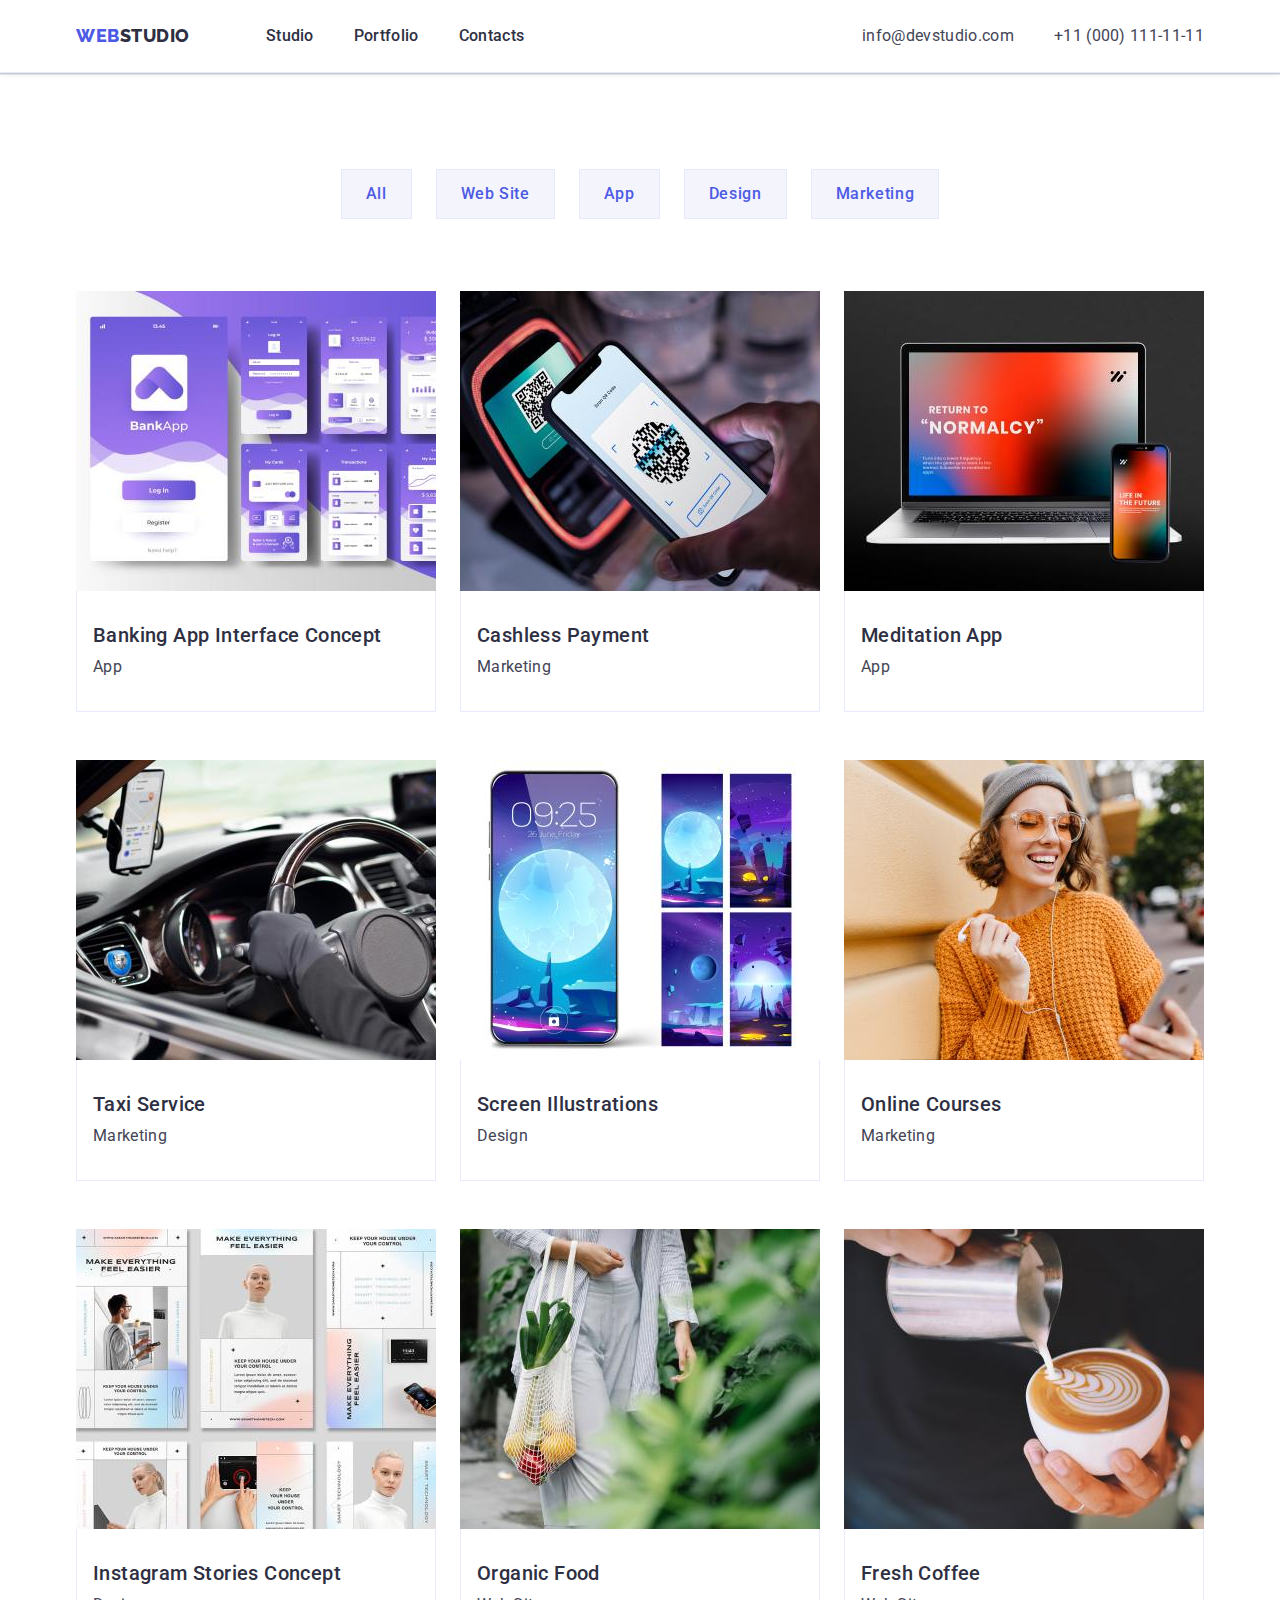
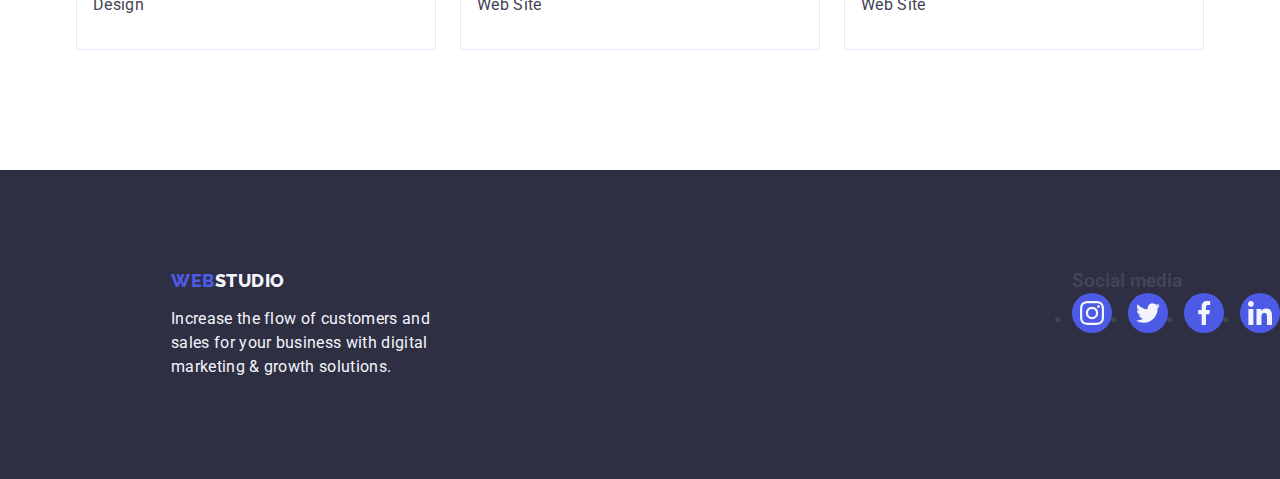
==== portfolio.html @ 96a96464 "Initial commit" ====
<!DOCTYPE html>
<html lang="en">
  <head>
    <meta charset="UTF-8" />
    <meta http-equiv="X-UA-Compatible" content="IE=edge" />
    <meta name="viewport" content="width=device-width, initial-scale=1.0" />
    <title>Portfolio</title>
    <link rel="preconnect" href="https://fonts.googleapis.com" />
    <link rel="preconnect" href="https://fonts.gstatic.com" crossorigin />
    <link
      href="https://fonts.googleapis.com/css2?family=Raleway:wght@800&family=Roboto:wght@400;500;700;900&display=swap"
      rel="stylesheet"
    />
    <link
      rel="stylesheet"
      href="https://cdnjs.cloudflare.com/ajax/libs/modern-normalize/1.0.0/modern-normalize.min.css"
    />
    <link rel="stylesheet" href="./css/styles.css" />
  </head>
  <body>
    <!-- Header -->
    <header class="header">
      <div class="header-container container">
        <nav class="header-nav">
          <a class="logo-link link" href="./index.html"
            >Web<span class="logo-header">Studio</span></a
          >
          <ul class="menu list">
            <li class="menu-item">
              <a class="link menu-link" href="./index.html"> Studio</a>
            </li>
            <li class="menu-item">
              <a class="link menu-link" href="./portfolio.html">Portfolio</a>
            </li>
            <li class="menu-item">
              <a class="link menu-link" href="">Contacts</a>
            </li>
          </ul>
        </nav>
        <address class="contacts">
          <ul class="contacts-list list">
            <li class="contacts-item">
              <a
                class="mail contacts-link link"
                href="mailto:info@devstudio.com"
                >info@devstudio.com</a
              >
            </li>
            <li class="contacts-item">
              <a class="contacts-link link" href="tel:+110001111111"
                >+11 (000) 111-11-11</a
              >
            </li>
          </ul>
        </address>
      </div>
    </header>
    <!-- Main content Portfolio-->
    <main>
      <section class="portfolio-section">
        <div class="portfolio-container container">
          <h1 class="hidden-title" hidden>Our projects</h1>

          <!-- FILTER BUTTONS -->
          <ul class="list btn-menu">
            <li class="btn-menu-item">
              <button class="btn-filter" type="button">All</button>
            </li>
            <li class="btn-menu-item">
              <button class="btn-filter" type="button">Web Site</button>
            </li>
            <li class="btn-menu-item">
              <button class="btn-filter" type="button">App</button>
            </li>
            <li class="btn-menu-item">
              <button class="btn-filter" type="button">Design</button>
            </li>
            <li class="btn-menu-item">
              <button class="btn-filter" type="button">Marketing</button>
            </li>
          </ul>
          <!-- PORTFOLIO MENU -->
          <ul class="list portfolio-menu">
            <li class="portfolio-menu-item">
              <a class="portfolio-menu-link link" href=""
                ><img
                  class="portfolio-menu-img"
                  src="./images/img-proj1.jpg"
                  alt="Bank App"
                  width="360"
                />
                <div class="portfolio-menu-container">
                  <h2 class="portfolio-menu-title title">
                    Banking App Interface Concept
                  </h2>
                  <p class="portfolio-menu-filter text">App</p>
                </div></a
              >
            </li>
            <li class="portfolio-menu-item">
              <a class="portfolio-menu-link link" href=""
                ><img
                  class="portfolio-menu-img"
                  src="./images/img-proj2.jpg"
                  alt="QR code"
                  width="360"
                />
                <div class="portfolio-menu-container">
                  <h2 class="portfolio-menu-title title">Cashless Payment</h2>
                  <p class="portfolio-menu-filter text">Marketing</p>
                </div></a
              >
            </li>
            <li class="portfolio-menu-item">
              <a class="portfolio-menu-link link" href=""
                ><img
                  class="portfolio-menu-img"
                  src="./images/img-proj3.jpg"
                  alt="Normalcy"
                  width="360"
                />
                <div class="portfolio-menu-container">
                  <h2 class="portfolio-menu-title title">Meditation App</h2>
                  <p class="portfolio-menu-filter text">App</p>
                </div></a
              >
            </li>
            <li class="portfolio-menu-item">
              <a class="portfolio-menu-link link" href=""
                ><img
                  class="portfolio-menu-img"
                  src="./images/img-proj4.jpg"
                  alt="Auto"
                  width="360"
                />
                <div class="portfolio-menu-container">
                  <h2 class="portfolio-menu-title title">Taxi Service</h2>
                  <p class="portfolio-menu-filter text">Marketing</p>
                </div></a
              >
            </li>
            <li class="portfolio-menu-item">
              <a class="portfolio-menu-link link" href=""
                ><img
                  class="portfolio-menu-img"
                  src="./images/img-proj5.jpg"
                  alt="Phone wallpaper"
                  width="360"
                />
                <div class="portfolio-menu-container">
                  <h2 class="portfolio-menu-title title">
                    Screen Illustrations
                  </h2>
                  <p class="portfolio-menu-filter text">Design</p>
                </div></a
              >
            </li>
            <li class="portfolio-menu-item">
              <a class="portfolio-menu-link link" href=""
                ><img
                  class="portfolio-menu-img"
                  src="./images/img-proj6.jpg"
                  alt="Girl"
                  width="360"
                />
                <div class="portfolio-menu-container">
                  <h2 class="portfolio-menu-title title">Online Courses</h2>
                  <p class="portfolio-menu-filter text">Marketing</p>
                </div></a
              >
            </li>
            <li class="portfolio-menu-item">
              <a class="portfolio-menu-link link" href=""
                ><img
                  class="portfolio-menu-img"
                  src="./images/img-proj7.jpg"
                  alt="Make easier"
                  width="360"
                />
                <div class="portfolio-menu-container">
                  <h2 class="portfolio-menu-title title">
                    Instagram Stories Concept
                  </h2>
                  <p class="portfolio-menu-filter text">Design</p>
                </div></a
              >
            </li>
            <li class="portfolio-menu-item">
              <a class="portfolio-menu-link link" href=""
                ><img
                  class="portfolio-menu-img"
                  src="./images/img-proj8.jpg"
                  alt="Food product"
                  width="360"
                />
                <div class="portfolio-menu-container">
                  <h2 class="portfolio-menu-title title">Organic Food</h2>
                  <p class="portfolio-menu-filter text">Web Site</p>
                </div></a
              >
            </li>
            <li class="portfolio-menu-item">
              <a class="portfolio-menu-link link" href=""
                ><img
                  class="portfolio-menu-img"
                  src="./images/img-proj9.jpg"
                  alt="Cappuccino"
                  width="360"
                />
                <div class="portfolio-menu-container">
                  <h2 class="portfolio-menu-title title">Fresh Coffee</h2>
                  <p class="portfolio-menu-filter text">Web Site</p>
                </div></a
              >
            </li>
          </ul>
        </div>
      </section>
    </main>

    <!-- Footer -->
    <footer class="footer-section">
      <div class="footer-main-container">
        <div class="footer-container container">
          <a class="logo-link footer-link link" href="./index.html"
            >Web<span class="logo-footer">Studio</span></a
          >
          <p class="footer-section-text">
            Increase the flow of customers and sales for your business with
            digital marketing & growth solutions.
          </p>
        </div>
        <div class="social-media-conteiner">
          <h3 class="social-media-title">Social media</h3>
          <ul class="social-media-list">
            <li class="social-media-item">
              <a
                class="social-icons-link socials-link-footer link"
                href=""
                target="_blank"
                rel="noopener norefferer"
                aria-label="social icons"
                ><svg class="social-icons" width="24px" height="24px">
                  <use href="./images/icons.svg#instagram"></use></svg
              ></a>
            </li>
            <li class="social-media-item">
              <a
                class="social-icons-link socials-link-footer link"
                href=""
                target="_blank"
                rel="noopener norefferer"
                aria-label="social icons"
                ><svg class="social-icons" width="24px" height="24px">
                  <use href="./images/icons.svg#twitter"></use></svg
              ></a>
            </li>
            <li class="social-media-item">
              <a
                class="social-icons-link socials-link-footer link"
                href=""
                target="_blank"
                rel="noopener norefferer"
                aria-label="social icons"
                ><svg class="social-icons" width="24px" height="24px">
                  <use href="./images/icons.svg#facebook"></use></svg
              ></a>
            </li>
            <li class="social-media-item">
              <a
                class="social-icons-link socials-link-footer link"
                href=""
                target="_blank"
                rel="noopener norefferer"
                aria-label="social icons"
                ><svg class="social-icons" width="24px" height="24px">
                  <use href="./images/icons.svg#linkedin"></use></svg
              ></a>
            </li>
          </ul>
        </div>
      </div>
    </footer>
  </body>
</html>
---- css/styles.css ----
.list {
  list-style: none;
}
.link {
  text-decoration: none;
}
h1,
h2,
h3,
h4,
p {
  margin-top: 0;
  margin-bottom: 0;
}
ul {
  margin-top: 0;
  margin-bottom: 0;
  padding-left: 0;
}
img {
  display: block;
}
button {
  cursor: pointer;
}
body {
  font-family: 'Roboto', sans-serif;
  color: var(--color-slate);
  background-color: var(--color-white);
}
.container {
  width: 1158px;
  padding-left: 15px;
  padding-right: 15px;
  margin-left: auto;
  margin-right: auto;
}
.section {
  padding-top: 120px;
  padding-bottom: 120px;
}
:root {
  --color-iris: #4d5ae5;
  --color-ocean: #404bbf;
  --color-navy-blue: #2e2f42;
  --color-green: #31d0aa;
  --color-slate: #434455;
  --color-light-slate: #8e8f99;
  --color-cornflower: #e7e9fc;
  --color-cloud: #f4f4fd;
  --color-navy-blue-modal: #2e2f42;
  --color-grey: #2e2f42;

  /* Header background, team card background */
  --color-white: #ffffff;
  --color-dairy: #fcfcfc;
}

/*  */
/* HEADER */
/*  */
.header {
  border-bottom: 1px solid var(--color-cornflower);
  box-shadow: 0px 2px 1px rgba(46, 47, 66, 0.08),
    0px 1px 1px rgba(46, 47, 66, 0.16), 0px 1px 6px rgba(46, 47, 66, 0.08);
}
.header-container {
  display: flex;
  align-items: center;
  height: 72px;
}

.header-nav {
  display: flex;
  align-items: center;
}
.menu {
  display: flex;
}
.contacts-list {
  display: flex;
  align-items: center;
}

.logo-link {
  margin-right: 76px;
  font-family: 'Raleway', sans-serif;
  font-weight: 800;
  font-size: 18px;
  line-height: 1.17;
  letter-spacing: 0.03em;
  text-transform: uppercase;
  color: var(--color-iris);
}
.logo-header {
  color: var(--color-grey);
}
.menu-item:not(:last-child) {
  margin-right: 40px;
}
.contacts {
  font-style: normal;
}
.menu-link {
  padding-top: 24px;
  padding-bottom: 24px;
  font-weight: 500;
  font-size: 16px;
  line-height: 1.5;
  letter-spacing: 0.02em;
  color: var(--color-grey);
}
.menu-link:hover,
.menu-link:focus {
  color: var(--color-ocean);
}

.contacts-link {
  font-style: normal;
  font-weight: 400;
  font-size: 16px;
  line-height: 1.5;
  letter-spacing: 0.02em;
  color: var(--color-slate);
}
.contacts-link:hover,
.contacts-link:focus {
  color: var(--color-ocean);
}
.contacts {
  margin-left: auto;
}
.contacts-item:not(:last-child) {
  margin-right: 40px;
}

/*  */
/* HERO */
/*  */

.hero-container {
  text-align: center;
}
.section-hero {
  max-width: 1440px;
  padding-top: 188px;
  padding-bottom: 188px;
  margin-left: auto;
  margin-right: auto;
  text-align: center;
  background: var(--color-grey);
  background-image: linear-gradient(
      rgba(46, 47, 66, 0.7),
      rgba(46, 47, 66, 0.7)
    ),
    url(../images/people-office.jpg);
  background-position: center;
  background-repeat: no-repeat;
  background-size: cover;
}
.hero-title {
  max-width: 496px;
  margin-bottom: 48px;
  margin-left: auto;
  margin-right: auto;
  font-weight: 700;
  font-size: 56px;
  line-height: 1.07;
  text-align: center;
  letter-spacing: 0.02em;
  color: var(--color-white);
}
.hero-btn {
  display: block;
  min-width: 169px;
  height: 56px;
  border-radius: 4px;
  border: none;
  padding-top: 16px;
  padding-bottom: 16px;
  padding-left: 32px;
  padding-right: 32px;
  margin-left: auto;
  margin-right: auto;
  gap: 10px;
  font-family: 'Roboto', sans-serif;
  font-weight: 500;
  font-size: 16px;
  line-height: 1.5;
  align-items: center;
  letter-spacing: 0.04em;
  color: var(--color-white);
  background: var(--color-iris);
}
.hero-btn:hover,
.hero-btn:focus {
  background: var(--color-ocean);
}

/* COMPONENTS *FEATURES*, *ABOUT*,*PORTFOLIO**/
.title {
  font-weight: 500;
  font-size: 20px;
  line-height: 1.2;
  letter-spacing: 0.02em;
  text-transform: capitalize;
  color: var(--color-grey);
}
.text {
  font-size: 16px;
  line-height: 1.5;
  letter-spacing: 0.02em;
  color: var(--color-slate);
}

/*  */
/* Features */
/*  */

.features-menu {
  display: flex;
  align-items: center;
  flex-wrap: wrap;
}
.features-menu-item {
  width: calc((100% - 72px) / 4);
}
.features-menu-item:not(:last-child) {
  margin-right: 24px;
}
.features-menu-title {
  margin-bottom: 8px;
}
.feature-icons-wrapper {
  display: flex;
  margin-left: auto;
  margin-right: auto;
  margin-bottom: 8px;
  align-items: center;
  justify-content: center;
  background: var(--color-cloud);
  border-radius: 4px;
  height: 112px;
}

/*  */
/* What are we doing */
/*  */
.works {
  padding-top: 0;
}
.works-list {
  display: flex;
  align-items: center;
  flex-wrap: wrap;
}
.works-list-item {
  width: calc((100% - 48px) / 3);
}
.works-list-item:not(:last-child) {
  margin-right: 24px;
}

/* Components-title */
.works-title,
.team-title,
.customers-title {
  margin-bottom: 72px;
  font-weight: 700;
  font-size: 36px;
  line-height: 1.11;
  text-align: center;
  letter-spacing: 0.02em;
  text-transform: capitalize;
  color: var(--color-navy-blue);
}

/*  */
/* Our Team */
/*  */

.menu-team {
  display: flex;
  align-items: center;
  flex-wrap: wrap;
  margin-top: 72px;
}
.menu-team-item {
  width: calc((100% - 72px) / 4);
  border-top-left-radius: 0px;
  border-top-right-radius: 0px;
  border-bottom-right-radius: 4px;
  border-bottom-left-radius: 4px;
  background-color: var(--color-white);
  box-shadow: 0px 1px 6px rgba(46, 47, 66, 0.08),
    0px 1px 1px rgba(46, 47, 66, 0.16), 0px 2px 1px rgba(46, 47, 66, 0.08);
}
.menu-team-item:not(:last-child) {
  margin-right: 24px;
}
.menu-team-container {
  padding-top: 32px;
  padding-bottom: 32px;
}
.menu-team-title {
  text-align: center;
  margin-bottom: 8px;
}
.menu-team-text {
  text-align: center;
  margin-bottom: 8px;
}
.about-section {
  background: var(--color-cloud);
}
.social-icons-list {
  display: flex;
  justify-content: center;
  align-items: center;
  gap: 24px;
}
.social-icons-item,
.social-media-item {
  width: 40px;
  height: 40px;
}

.social-icons-link {
  display: flex;
  align-items: center;
  justify-content: center;
  width: 100%;
  height: 100%;
  background-color: var(--color-iris);
  border-radius: 50%;
  color: var(--color-cloud);
}
.social-icons-link:hover,
.social-icons-link:focus {
  background-color: var(--color-ocean);
}
.social-icons {
  fill: currentColor;
}

/*  */
/* Customers */
/*  */

.customers-title {
  line-height: 1.1;
}
.customers-section-list {
  display: flex;
  align-items: center;
  justify-content: center;
  gap: 24px;
}
.customers-section-item {
  width: 168px;
  height: 88px;
}
.customers-section-link {
  display: flex;
  align-items: center;
  justify-content: center;
  width: 100%;
  height: 100%;
  border: 1px solid var(--color-light-slate);
  border-radius: 4px;
  color: var(--color-light-slate);
}
.customers-icon {
  fill: currentColor;
}
.customers-section-link:hover,
.customers-section-link:focus {
  color: var(--color-ocean);
  border: 1px solid var(--color-ocean);
}

/*  */
/* FOOTER */
/*  */

.footer-section {
  padding-top: 100px;
  padding-bottom: 100px;
  background: var(--color-grey);
}
.logo-footer {
  color: var(--color-cloud);
}
.footer-section-text {
  font-size: 16px;
  line-height: 1.5;
  letter-spacing: 0.02em;
  color: var(--color-cloud);
}
.footer-container {
  margin-right: 120px;
}
.footer-section-text {
  width: 264px;
}
.footer-link {
  display: inline-block;
  margin-bottom: 16px;
}

.social-media-list {
  display: flex;
  align-items: center;
  justify-content: center;
  gap: 16px;
}
.socials-link-footer:hover,
.socials-link-footer:focus {
  background-color: var(--color-green);
}
.footer-main-container {
  display: flex;
  align-items: baseline;
  justify-content: baseline;
  margin-left: 156px;
}

.social-media-text {
  margin-bottom: 16px;
  font-style: normal;
  font-weight: 500;
  font-size: 16px;
  line-height: 1.5;
  letter-spacing: 0.02em;
  color: var(--color-white);
}

/*  */
/* PORTFOLIO */
/*  */

.portfolio-section {
  padding-top: 96px;
  padding-bottom: 120px;
}

.btn-filter {
  padding: 12px 24px;
  font-family: 'Roboto', sans-serif;
  font-weight: 500;
  font-size: 16px;
  line-height: 24px;
  align-items: center;
  text-align: center;
  letter-spacing: 0.04em;
  color: var(--color-iris);
  background-color: var(--color-cloud);
  border: 1px solid var(--color-cornflower);
}
.btn-filter:hover,
.btn-filter:focus {
  color: var(--color-white);
  background: var(--color-ocean);
  border: 1px solid transparent;
  box-shadow: 0px 3px 1px rgba(0, 0, 0, 0.1), 0px 2px 1px rgba(0, 0, 0, 0.08),
    0px 2px 2px rgba(0, 0, 0, 0.12);
  border-radius: 4px;
}

.btn-menu {
  display: flex;
  align-items: center;
  justify-content: center;
  margin-bottom: 72px;
}
.btn-menu-item:not(:last-child) {
  margin-right: 24px;
}
.portfolio-menu {
  display: flex;
  align-items: center;
  flex-wrap: wrap;
}
.portfolio-menu-item {
  flex-basis: calc((100% - 48px) / 3);
  border-bottom: 1px var(--color-cornflower);
}
.portfolio-menu-link {
  display: block;
}
.portfolio-menu-link:hover,
.portfolio-menu-link:focus {
  box-shadow: 0px 1px 6px rgba(46, 47, 66, 0.08),
    0px 1px 1px rgba(46, 47, 66, 0.16), 0px 2px 1px rgba(46, 47, 66, 0.08);
}
.portfolio-menu-item:not(:nth-child(3n)) {
  margin-right: 24px;
}
.portfolio-menu-item:not(:nth-last-child(-n + 3)) {
  margin-bottom: 48px;
}
.portfolio-menu-container {
  padding: 32px 16px;
  border: 1px solid var(--color-cornflower);
  border-top: none;
}

.portfolio-menu-title {
  margin-bottom: 8px;
}
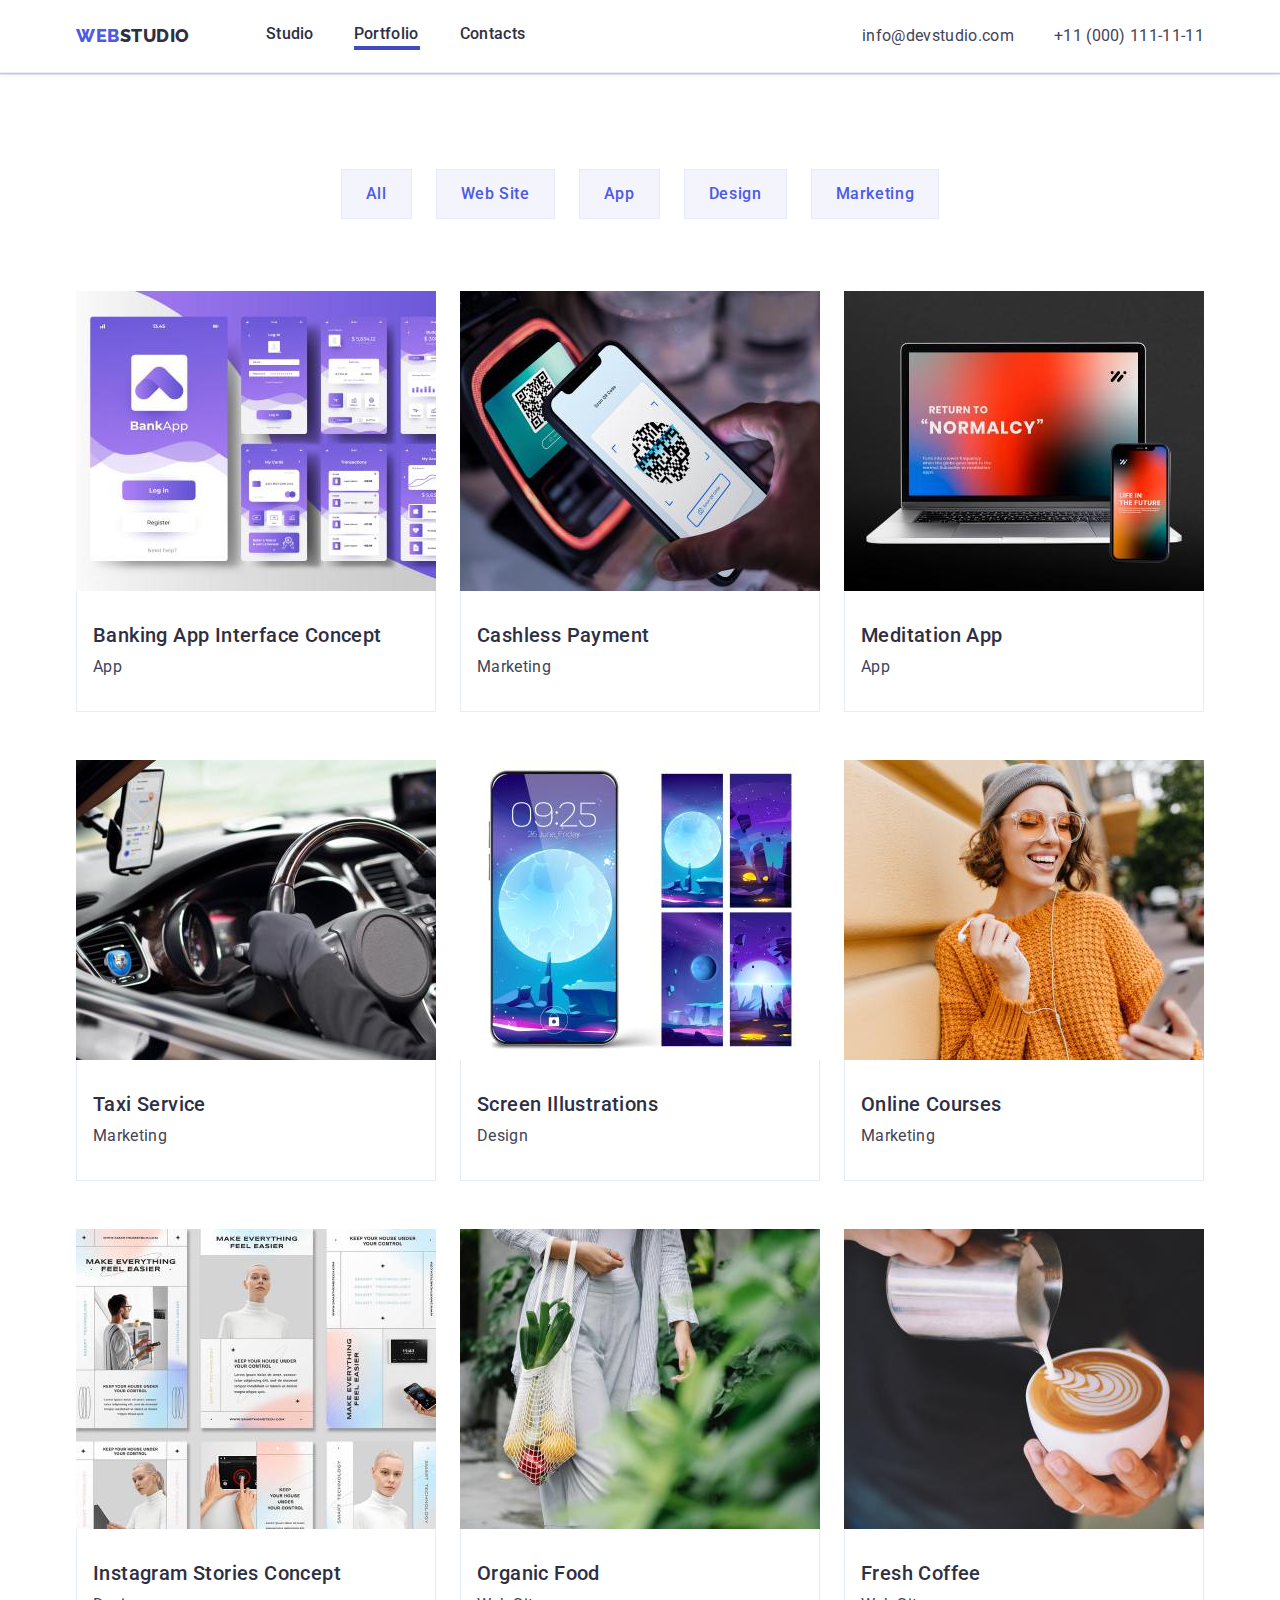
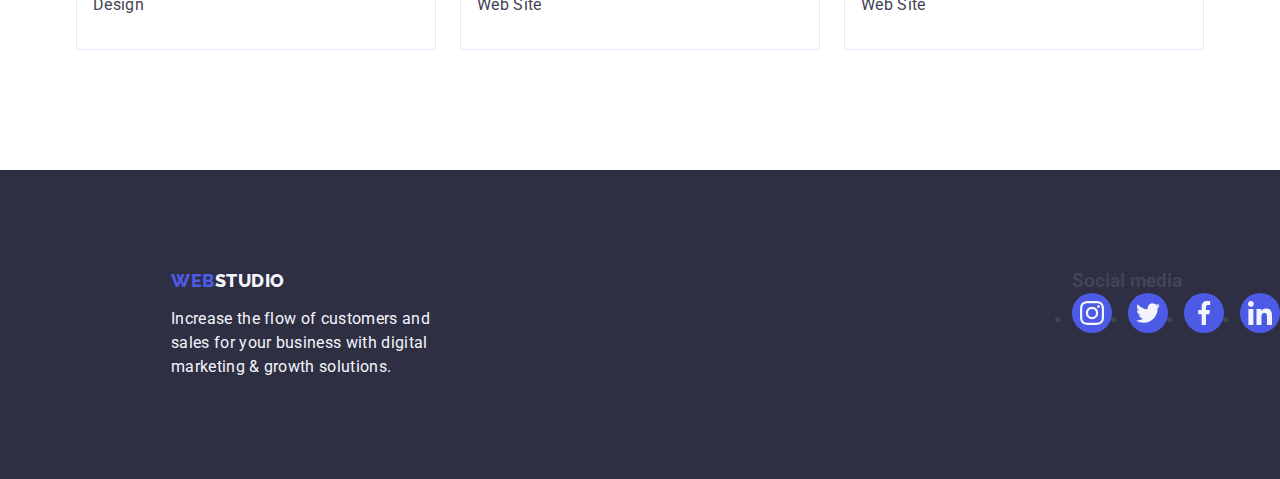
==== commit fbac6d67: "hw5 finish" ====
--- a/portfolio.html
+++ b/portfolio.html
@@ -30,7 +30,9 @@
               <a class="link menu-link" href="./index.html"> Studio</a>
             </li>
             <li class="menu-item">
-              <a class="link menu-link" href="./portfolio.html">Portfolio</a>
+              <a class="link menu-link link-portfolio" href="./portfolio.html"
+                >Portfolio</a
+              >
             </li>
             <li class="menu-item">
               <a class="link menu-link" href="">Contacts</a>
@@ -82,13 +84,21 @@
           <!-- PORTFOLIO MENU -->
           <ul class="list portfolio-menu">
             <li class="portfolio-menu-item">
-              <a class="portfolio-menu-link link" href=""
-                ><img
-                  class="portfolio-menu-img"
-                  src="./images/img-proj1.jpg"
-                  alt="Bank App"
-                  width="360"
-                />
+              <a class="portfolio-menu-link link" href="">
+                <div class="img-overlay-conteiner">
+                  <p class="overlay">
+                    14 Stylish and User-Friendly App Design Concepts · Task
+                    Manager App · Calorie Tracker App · Exotic Fruit Ecommerce
+                    App · Cloud Storage App
+                  </p>
+                  <img
+                    class="portfolio-menu-img"
+                    src="./images/img-proj1.jpg"
+                    alt="Bank App"
+                    width="360"
+                  />
+                </div>
+
                 <div class="portfolio-menu-container">
                   <h2 class="portfolio-menu-title title">
                     Banking App Interface Concept
@@ -98,13 +108,20 @@
               >
             </li>
             <li class="portfolio-menu-item">
-              <a class="portfolio-menu-link link" href=""
-                ><img
-                  class="portfolio-menu-img"
-                  src="./images/img-proj2.jpg"
-                  alt="QR code"
-                  width="360"
-                />
+              <a class="portfolio-menu-link link" href="">
+                <div class="img-overlay-conteiner">
+                  <p class="overlay">
+                    14 Stylish and User-Friendly App Design Concepts · Task
+                    Manager App · Calorie Tracker App · Exotic Fruit Ecommerce
+                    App · Cloud Storage App
+                  </p>
+                  <img
+                    class="portfolio-menu-img"
+                    src="./images/img-proj2.jpg"
+                    alt="QR code"
+                    width="360"
+                  />
+                </div>
                 <div class="portfolio-menu-container">
                   <h2 class="portfolio-menu-title title">Cashless Payment</h2>
                   <p class="portfolio-menu-filter text">Marketing</p>
@@ -112,13 +129,20 @@
               >
             </li>
             <li class="portfolio-menu-item">
-              <a class="portfolio-menu-link link" href=""
-                ><img
-                  class="portfolio-menu-img"
-                  src="./images/img-proj3.jpg"
-                  alt="Normalcy"
-                  width="360"
-                />
+              <a class="portfolio-menu-link link" href="">
+                <div class="img-overlay-conteiner">
+                  <p class="overlay">
+                    14 Stylish and User-Friendly App Design Concepts · Task
+                    Manager App · Calorie Tracker App · Exotic Fruit Ecommerce
+                    App · Cloud Storage App
+                  </p>
+                  <img
+                    class="portfolio-menu-img"
+                    src="./images/img-proj3.jpg"
+                    alt="Normalcy"
+                    width="360"
+                  />
+                </div>
                 <div class="portfolio-menu-container">
                   <h2 class="portfolio-menu-title title">Meditation App</h2>
                   <p class="portfolio-menu-filter text">App</p>
@@ -126,13 +150,20 @@
               >
             </li>
             <li class="portfolio-menu-item">
-              <a class="portfolio-menu-link link" href=""
-                ><img
-                  class="portfolio-menu-img"
-                  src="./images/img-proj4.jpg"
-                  alt="Auto"
-                  width="360"
-                />
+              <a class="portfolio-menu-link link" href="">
+                <div class="img-overlay-conteiner">
+                  <p class="overlay">
+                    14 Stylish and User-Friendly App Design Concepts · Task
+                    Manager App · Calorie Tracker App · Exotic Fruit Ecommerce
+                    App · Cloud Storage App
+                  </p>
+                  <img
+                    class="portfolio-menu-img"
+                    src="./images/img-proj4.jpg"
+                    alt="Auto"
+                    width="360"
+                  />
+                </div>
                 <div class="portfolio-menu-container">
                   <h2 class="portfolio-menu-title title">Taxi Service</h2>
                   <p class="portfolio-menu-filter text">Marketing</p>
@@ -140,13 +171,20 @@
               >
             </li>
             <li class="portfolio-menu-item">
-              <a class="portfolio-menu-link link" href=""
-                ><img
-                  class="portfolio-menu-img"
-                  src="./images/img-proj5.jpg"
-                  alt="Phone wallpaper"
-                  width="360"
-                />
+              <a class="portfolio-menu-link link" href="">
+                <div class="img-overlay-conteiner">
+                  <p class="overlay">
+                    14 Stylish and User-Friendly App Design Concepts · Task
+                    Manager App · Calorie Tracker App · Exotic Fruit Ecommerce
+                    App · Cloud Storage App
+                  </p>
+                  <img
+                    class="portfolio-menu-img"
+                    src="./images/img-proj5.jpg"
+                    alt="Phone wallpaper"
+                    width="360"
+                  />
+                </div>
                 <div class="portfolio-menu-container">
                   <h2 class="portfolio-menu-title title">
                     Screen Illustrations
@@ -156,13 +194,20 @@
               >
             </li>
             <li class="portfolio-menu-item">
-              <a class="portfolio-menu-link link" href=""
-                ><img
-                  class="portfolio-menu-img"
-                  src="./images/img-proj6.jpg"
-                  alt="Girl"
-                  width="360"
-                />
+              <a class="portfolio-menu-link link" href="">
+                <div class="img-overlay-conteiner">
+                  <p class="overlay">
+                    14 Stylish and User-Friendly App Design Concepts · Task
+                    Manager App · Calorie Tracker App · Exotic Fruit Ecommerce
+                    App · Cloud Storage App
+                  </p>
+                  <img
+                    class="portfolio-menu-img"
+                    src="./images/img-proj6.jpg"
+                    alt="Girl"
+                    width="360"
+                  />
+                </div>
                 <div class="portfolio-menu-container">
                   <h2 class="portfolio-menu-title title">Online Courses</h2>
                   <p class="portfolio-menu-filter text">Marketing</p>
@@ -170,13 +215,20 @@
               >
             </li>
             <li class="portfolio-menu-item">
-              <a class="portfolio-menu-link link" href=""
-                ><img
-                  class="portfolio-menu-img"
-                  src="./images/img-proj7.jpg"
-                  alt="Make easier"
-                  width="360"
-                />
+              <a class="portfolio-menu-link link" href="">
+                <div class="img-overlay-conteiner">
+                  <p class="overlay">
+                    14 Stylish and User-Friendly App Design Concepts · Task
+                    Manager App · Calorie Tracker App · Exotic Fruit Ecommerce
+                    App · Cloud Storage App
+                  </p>
+                  <img
+                    class="portfolio-menu-img"
+                    src="./images/img-proj7.jpg"
+                    alt="Make easier"
+                    width="360"
+                  />
+                </div>
                 <div class="portfolio-menu-container">
                   <h2 class="portfolio-menu-title title">
                     Instagram Stories Concept
@@ -186,13 +238,20 @@
               >
             </li>
             <li class="portfolio-menu-item">
-              <a class="portfolio-menu-link link" href=""
-                ><img
-                  class="portfolio-menu-img"
-                  src="./images/img-proj8.jpg"
-                  alt="Food product"
-                  width="360"
-                />
+              <a class="portfolio-menu-link link" href="">
+                <div class="img-overlay-conteiner">
+                  <p class="overlay">
+                    14 Stylish and User-Friendly App Design Concepts · Task
+                    Manager App · Calorie Tracker App · Exotic Fruit Ecommerce
+                    App · Cloud Storage App
+                  </p>
+                  <img
+                    class="portfolio-menu-img"
+                    src="./images/img-proj8.jpg"
+                    alt="Food product"
+                    width="360"
+                  />
+                </div>
                 <div class="portfolio-menu-container">
                   <h2 class="portfolio-menu-title title">Organic Food</h2>
                   <p class="portfolio-menu-filter text">Web Site</p>
@@ -200,13 +259,20 @@
               >
             </li>
             <li class="portfolio-menu-item">
-              <a class="portfolio-menu-link link" href=""
-                ><img
-                  class="portfolio-menu-img"
-                  src="./images/img-proj9.jpg"
-                  alt="Cappuccino"
-                  width="360"
-                />
+              <a class="portfolio-menu-link link" href="">
+                <div class="img-overlay-conteiner">
+                  <p class="overlay">
+                    14 Stylish and User-Friendly App Design Concepts · Task
+                    Manager App · Calorie Tracker App · Exotic Fruit Ecommerce
+                    App · Cloud Storage App
+                  </p>
+                  <img
+                    class="portfolio-menu-img"
+                    src="./images/img-proj9.jpg"
+                    alt="Cappuccino"
+                    width="360"
+                  />
+                </div>
                 <div class="portfolio-menu-container">
                   <h2 class="portfolio-menu-title title">Fresh Coffee</h2>
                   <p class="portfolio-menu-filter text">Web Site</p>
--- a/css/styles.css
+++ b/css/styles.css
@@ -109,12 +109,30 @@
   line-height: 1.5;
   letter-spacing: 0.02em;
   color: var(--color-grey);
+  transition: color 250ms cubic-bezier(0.4, 0, 0.2, 1);
 }
 .menu-link:hover,
 .menu-link:focus {
   color: var(--color-ocean);
 }
 
+/* ::AFTER */
+.link-studio::after {
+  display: block;
+  background-color: var(--color-ocean);
+  content: "";
+  width: 48px;
+  height: 4px;
+}
+.link-portfolio::after {
+  display: block;
+  background-color: var(--color-ocean);
+  content: "";
+  width: 66px;
+  height: 4px;
+}
+/*  */
+
 .contacts-link {
   font-style: normal;
   font-weight: 400;
@@ -122,6 +140,7 @@
   line-height: 1.5;
   letter-spacing: 0.02em;
   color: var(--color-slate);
+  transition: color 250ms cubic-bezier(0.4, 0, 0.2, 1);
 }
 .contacts-link:hover,
 .contacts-link:focus {
@@ -191,6 +210,7 @@
   letter-spacing: 0.04em;
   color: var(--color-white);
   background: var(--color-iris);
+  transition: background 250ms cubic-bezier(0.4, 0, 0.2, 1);
 }
 .hero-btn:hover,
 .hero-btn:focus {
@@ -334,6 +354,7 @@
   background-color: var(--color-iris);
   border-radius: 50%;
   color: var(--color-cloud);
+  transition: background-color 250ms cubic-bezier(0.4, 0, 0.2, 1);
 }
 .social-icons-link:hover,
 .social-icons-link:focus {
@@ -369,6 +390,7 @@
   border: 1px solid var(--color-light-slate);
   border-radius: 4px;
   color: var(--color-light-slate);
+  transition: color border 250ms cubic-bezier(0.4, 0, 0.2, 1);
 }
 .customers-icon {
   fill: currentColor;
@@ -413,6 +435,9 @@
   align-items: center;
   justify-content: center;
   gap: 16px;
+}
+.socials-link-footer {
+  transition: background-color 250ms cubic-bezier(0.4, 0, 0.2, 1);
 }
 .socials-link-footer:hover,
 .socials-link-footer:focus {
@@ -456,6 +481,8 @@
   color: var(--color-iris);
   background-color: var(--color-cloud);
   border: 1px solid var(--color-cornflower);
+  transition: color background border box-shadow border-radius 250ms
+    cubic-bezier(0.4, 0, 0.2, 1);
 }
 .btn-filter:hover,
 .btn-filter:focus {
@@ -485,8 +512,10 @@
   flex-basis: calc((100% - 48px) / 3);
   border-bottom: 1px var(--color-cornflower);
 }
+
 .portfolio-menu-link {
   display: block;
+  transition: box-shadow 250ms cubic-bezier(0.4, 0, 0.2, 1);
 }
 .portfolio-menu-link:hover,
 .portfolio-menu-link:focus {
@@ -508,3 +537,88 @@
 .portfolio-menu-title {
   margin-bottom: 8px;
 }
+
+/* overlay */
+.overlay {
+  position: absolute;
+  width: 100%;
+  height: 100%;
+  transform: translate(0, 100%);
+  transition: transform 250ms cubic-bezier(0.4, 0, 0.2, 1);
+  background-color: var(--color-iris);
+  color: var(--color-cloud);
+  font-family: 'Roboto';
+  font-style: normal;
+  font-weight: 400;
+  font-size: 16px;
+  line-height: 1.5;
+  letter-spacing: 0.02em;
+  padding-top: 40px;
+  padding-bottom: 164px;
+  padding-left: 32px;
+  padding-right: 32px;
+}
+.img-overlay-conteiner {
+  position: relative;
+  overflow: hidden;
+}
+.portfolio-menu-link:hover .overlay,
+.portfolio-menu-link:focus .overlay {
+  transform: translate(0, 0);
+}
+
+/*  */
+/* MODAL window */
+/*  */
+.backdrop {
+  position: fixed;
+  z-index: 100;
+  top: 0;
+  left: 0;
+  width: 100%;
+  height: 100%;
+  background: rgba(46, 47, 66, 0.4);
+  transition: opacity 250ms cubic-bezier(0.4, 0, 0.2, 1); visibility 250ms cubic-bezier(0.4, 0, 0.2, 1); */
+}
+.backdrop.is-hidden {
+  opacity: 0;
+  visibility: hidden;
+  pointer-events: none;
+}
+.modal {
+  position: absolute;
+  top: 53%;
+  left: 50%;
+  transform: translate(-50%, -50%);
+  width: 408px;
+  height: 584px;
+  background: var(--color-dairy);
+  box-shadow: 0px 1px 1px rgba(0, 0, 0, 0.14), 0px 1px 3px rgba(0, 0, 0, 0.12),
+    0px 2px 1px rgba(0, 0, 0, 0.2);
+  border-radius: 4px;
+}
+.modal-close-btn {
+  position: absolute;
+  top: 16px;
+  right: 12px;
+  display: flex;
+  justify-content: center;
+  align-items: center;
+  width: 24px;
+  height: 24px;
+  border-radius: 50%;
+  padding: 0;
+  background: var(--color-cornflower);
+  border: 1px solid rgba(0, 0, 0, 0.1);
+  transition: background 250ms cubic-bezier(0.4, 0, 0.2, 1);
+}
+.modal-close-btn:hover,
+.modal-close-btn:focus {
+  background: var(--color-ocean);
+}
+.modal-close-btn:hover .modal-close-icon,
+.modal-close-btn:focus .modal-close-icon {
+  fill: var(--color-white);
+}
+
+/* MODAL window */
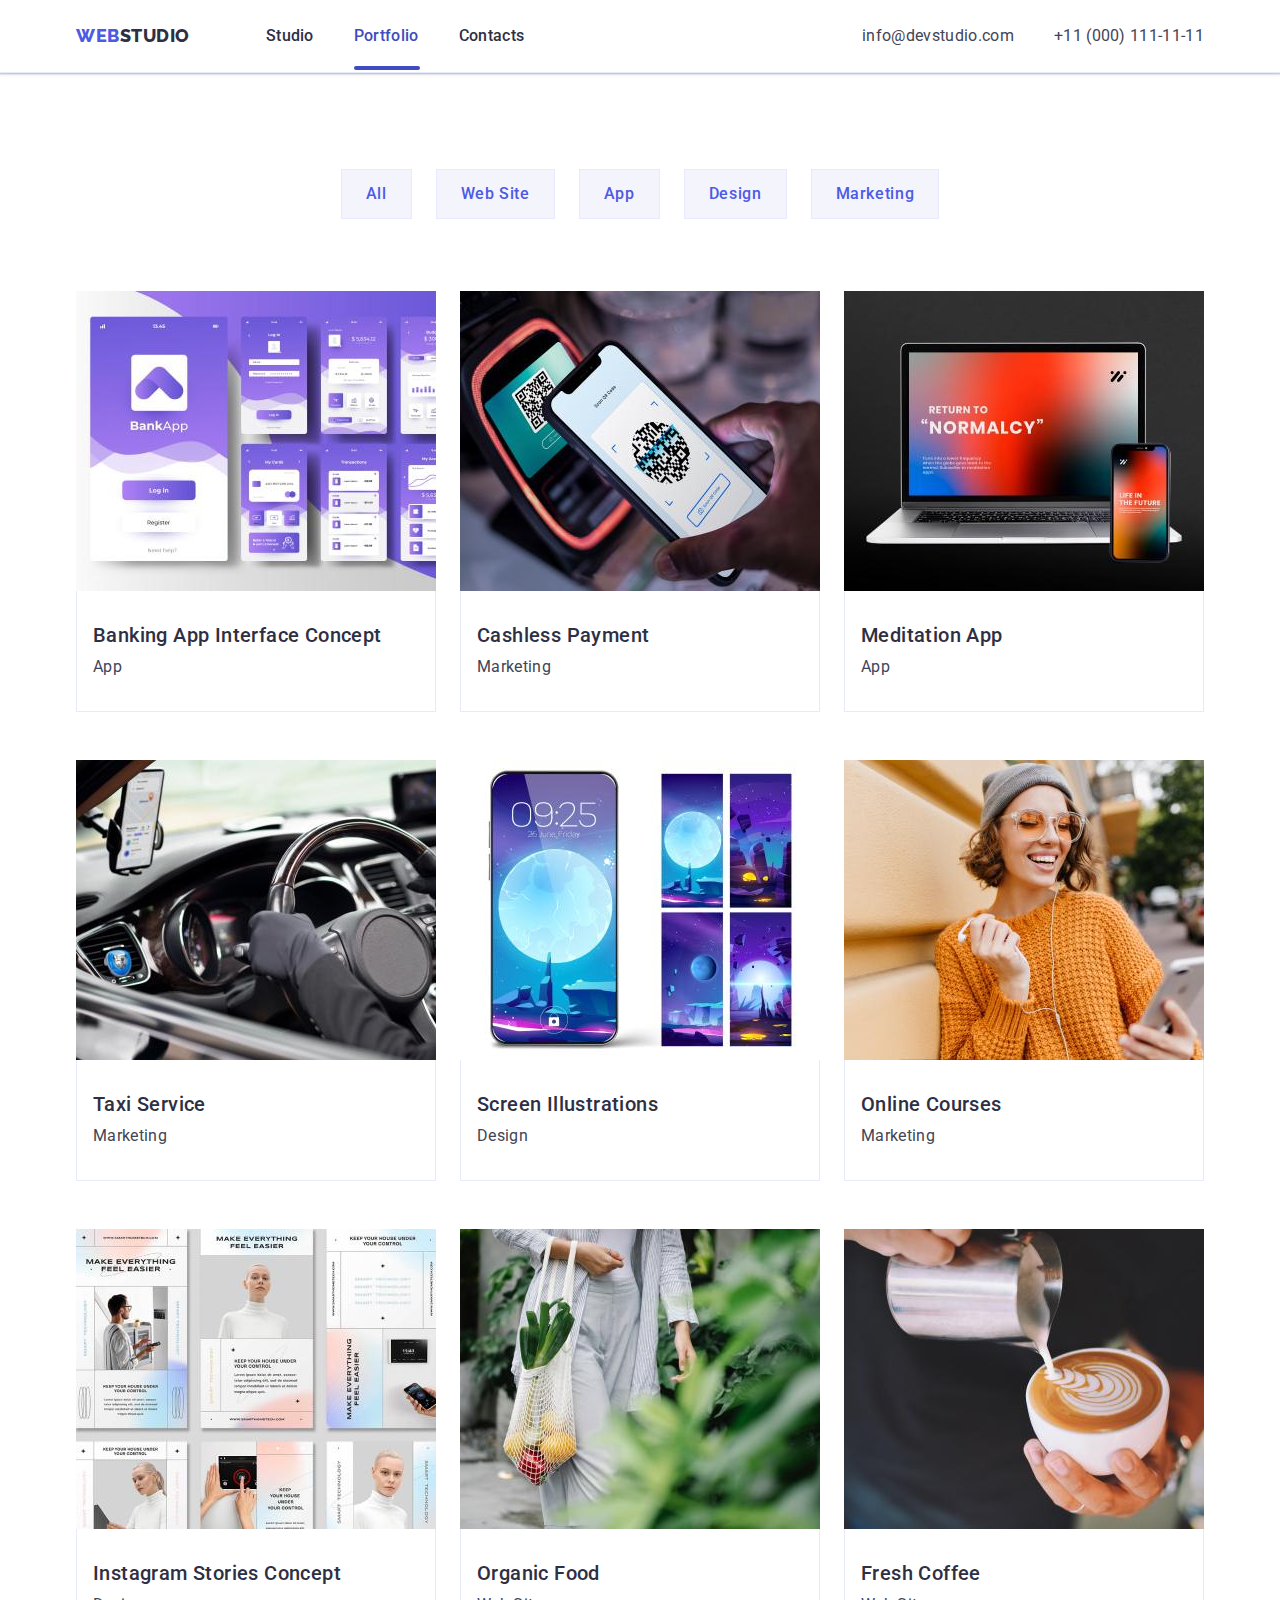
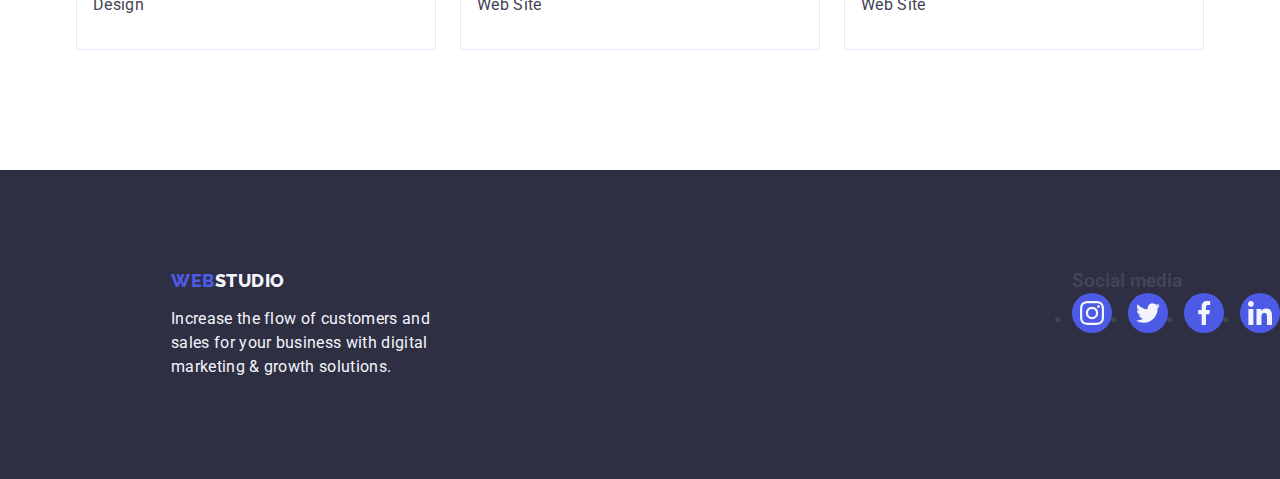
==== commit e07e7d23: "after changes2" ====
--- a/portfolio.html
+++ b/portfolio.html
@@ -86,17 +86,17 @@
             <li class="portfolio-menu-item">
               <a class="portfolio-menu-link link" href="">
                 <div class="img-overlay-conteiner">
-                  <p class="overlay">
-                    14 Stylish and User-Friendly App Design Concepts · Task
-                    Manager App · Calorie Tracker App · Exotic Fruit Ecommerce
-                    App · Cloud Storage App
-                  </p>
                   <img
                     class="portfolio-menu-img"
                     src="./images/img-proj1.jpg"
                     alt="Bank App"
                     width="360"
                   />
+                  <p class="overlay">
+                    14 Stylish and User-Friendly App Design Concepts · Task
+                    Manager App · Calorie Tracker App · Exotic Fruit Ecommerce
+                    App · Cloud Storage App
+                  </p>
                 </div>
 
                 <div class="portfolio-menu-container">
@@ -110,17 +110,17 @@
             <li class="portfolio-menu-item">
               <a class="portfolio-menu-link link" href="">
                 <div class="img-overlay-conteiner">
-                  <p class="overlay">
-                    14 Stylish and User-Friendly App Design Concepts · Task
-                    Manager App · Calorie Tracker App · Exotic Fruit Ecommerce
-                    App · Cloud Storage App
-                  </p>
                   <img
                     class="portfolio-menu-img"
                     src="./images/img-proj2.jpg"
                     alt="QR code"
                     width="360"
                   />
+                  <p class="overlay">
+                    14 Stylish and User-Friendly App Design Concepts · Task
+                    Manager App · Calorie Tracker App · Exotic Fruit Ecommerce
+                    App · Cloud Storage App
+                  </p>
                 </div>
                 <div class="portfolio-menu-container">
                   <h2 class="portfolio-menu-title title">Cashless Payment</h2>
@@ -131,17 +131,17 @@
             <li class="portfolio-menu-item">
               <a class="portfolio-menu-link link" href="">
                 <div class="img-overlay-conteiner">
-                  <p class="overlay">
-                    14 Stylish and User-Friendly App Design Concepts · Task
-                    Manager App · Calorie Tracker App · Exotic Fruit Ecommerce
-                    App · Cloud Storage App
-                  </p>
                   <img
                     class="portfolio-menu-img"
                     src="./images/img-proj3.jpg"
                     alt="Normalcy"
                     width="360"
                   />
+                  <p class="overlay">
+                    14 Stylish and User-Friendly App Design Concepts · Task
+                    Manager App · Calorie Tracker App · Exotic Fruit Ecommerce
+                    App · Cloud Storage App
+                  </p>
                 </div>
                 <div class="portfolio-menu-container">
                   <h2 class="portfolio-menu-title title">Meditation App</h2>
@@ -152,17 +152,17 @@
             <li class="portfolio-menu-item">
               <a class="portfolio-menu-link link" href="">
                 <div class="img-overlay-conteiner">
-                  <p class="overlay">
-                    14 Stylish and User-Friendly App Design Concepts · Task
-                    Manager App · Calorie Tracker App · Exotic Fruit Ecommerce
-                    App · Cloud Storage App
-                  </p>
                   <img
                     class="portfolio-menu-img"
                     src="./images/img-proj4.jpg"
                     alt="Auto"
                     width="360"
                   />
+                  <p class="overlay">
+                    14 Stylish and User-Friendly App Design Concepts · Task
+                    Manager App · Calorie Tracker App · Exotic Fruit Ecommerce
+                    App · Cloud Storage App
+                  </p>
                 </div>
                 <div class="portfolio-menu-container">
                   <h2 class="portfolio-menu-title title">Taxi Service</h2>
@@ -173,17 +173,17 @@
             <li class="portfolio-menu-item">
               <a class="portfolio-menu-link link" href="">
                 <div class="img-overlay-conteiner">
-                  <p class="overlay">
-                    14 Stylish and User-Friendly App Design Concepts · Task
-                    Manager App · Calorie Tracker App · Exotic Fruit Ecommerce
-                    App · Cloud Storage App
-                  </p>
                   <img
                     class="portfolio-menu-img"
                     src="./images/img-proj5.jpg"
                     alt="Phone wallpaper"
                     width="360"
                   />
+                  <p class="overlay">
+                    14 Stylish and User-Friendly App Design Concepts · Task
+                    Manager App · Calorie Tracker App · Exotic Fruit Ecommerce
+                    App · Cloud Storage App
+                  </p>
                 </div>
                 <div class="portfolio-menu-container">
                   <h2 class="portfolio-menu-title title">
@@ -196,17 +196,17 @@
             <li class="portfolio-menu-item">
               <a class="portfolio-menu-link link" href="">
                 <div class="img-overlay-conteiner">
-                  <p class="overlay">
-                    14 Stylish and User-Friendly App Design Concepts · Task
-                    Manager App · Calorie Tracker App · Exotic Fruit Ecommerce
-                    App · Cloud Storage App
-                  </p>
                   <img
                     class="portfolio-menu-img"
                     src="./images/img-proj6.jpg"
                     alt="Girl"
                     width="360"
                   />
+                  <p class="overlay">
+                    14 Stylish and User-Friendly App Design Concepts · Task
+                    Manager App · Calorie Tracker App · Exotic Fruit Ecommerce
+                    App · Cloud Storage App
+                  </p>
                 </div>
                 <div class="portfolio-menu-container">
                   <h2 class="portfolio-menu-title title">Online Courses</h2>
@@ -217,17 +217,17 @@
             <li class="portfolio-menu-item">
               <a class="portfolio-menu-link link" href="">
                 <div class="img-overlay-conteiner">
-                  <p class="overlay">
-                    14 Stylish and User-Friendly App Design Concepts · Task
-                    Manager App · Calorie Tracker App · Exotic Fruit Ecommerce
-                    App · Cloud Storage App
-                  </p>
                   <img
                     class="portfolio-menu-img"
                     src="./images/img-proj7.jpg"
                     alt="Make easier"
                     width="360"
                   />
+                  <p class="overlay">
+                    14 Stylish and User-Friendly App Design Concepts · Task
+                    Manager App · Calorie Tracker App · Exotic Fruit Ecommerce
+                    App · Cloud Storage App
+                  </p>
                 </div>
                 <div class="portfolio-menu-container">
                   <h2 class="portfolio-menu-title title">
@@ -240,17 +240,17 @@
             <li class="portfolio-menu-item">
               <a class="portfolio-menu-link link" href="">
                 <div class="img-overlay-conteiner">
-                  <p class="overlay">
-                    14 Stylish and User-Friendly App Design Concepts · Task
-                    Manager App · Calorie Tracker App · Exotic Fruit Ecommerce
-                    App · Cloud Storage App
-                  </p>
                   <img
                     class="portfolio-menu-img"
                     src="./images/img-proj8.jpg"
                     alt="Food product"
                     width="360"
                   />
+                  <p class="overlay">
+                    14 Stylish and User-Friendly App Design Concepts · Task
+                    Manager App · Calorie Tracker App · Exotic Fruit Ecommerce
+                    App · Cloud Storage App
+                  </p>
                 </div>
                 <div class="portfolio-menu-container">
                   <h2 class="portfolio-menu-title title">Organic Food</h2>
@@ -261,17 +261,17 @@
             <li class="portfolio-menu-item">
               <a class="portfolio-menu-link link" href="">
                 <div class="img-overlay-conteiner">
-                  <p class="overlay">
-                    14 Stylish and User-Friendly App Design Concepts · Task
-                    Manager App · Calorie Tracker App · Exotic Fruit Ecommerce
-                    App · Cloud Storage App
-                  </p>
                   <img
                     class="portfolio-menu-img"
                     src="./images/img-proj9.jpg"
                     alt="Cappuccino"
                     width="360"
                   />
+                  <p class="overlay">
+                    14 Stylish and User-Friendly App Design Concepts · Task
+                    Manager App · Calorie Tracker App · Exotic Fruit Ecommerce
+                    App · Cloud Storage App
+                  </p>
                 </div>
                 <div class="portfolio-menu-container">
                   <h2 class="portfolio-menu-title title">Fresh Coffee</h2>
--- a/css/styles.css
+++ b/css/styles.css
@@ -117,19 +117,32 @@
 }
 
 /* ::AFTER */
+.link-studio,
+.link-portfolio {
+  position: relative;
+  color: var(--color-ocean);
+}
 .link-studio::after {
   display: block;
-  background-color: var(--color-ocean);
-  content: "";
+  position: absolute;
+  left: 0;
+  bottom: -1px;
+  content: '';
   width: 48px;
   height: 4px;
+  border-radius: 2px;
+  background-color: var(--color-ocean);
 }
 .link-portfolio::after {
   display: block;
-  background-color: var(--color-ocean);
-  content: "";
+  position: absolute;
+  left: 0;
+  bottom: -1px;
+  content: '';
   width: 66px;
   height: 4px;
+  border-radius: 2px;
+  background-color: var(--color-ocean);
 }
 /*  */
 
@@ -210,11 +223,11 @@
   letter-spacing: 0.04em;
   color: var(--color-white);
   background: var(--color-iris);
-  transition: background 250ms cubic-bezier(0.4, 0, 0.2, 1);
+  transition: background-color 250ms cubic-bezier(0.4, 0, 0.2, 1);
 }
 .hero-btn:hover,
 .hero-btn:focus {
-  background: var(--color-ocean);
+  background-color: var(--color-ocean);
 }
 
 /* COMPONENTS *FEATURES*, *ABOUT*,*PORTFOLIO**/
@@ -390,7 +403,8 @@
   border: 1px solid var(--color-light-slate);
   border-radius: 4px;
   color: var(--color-light-slate);
-  transition: color border 250ms cubic-bezier(0.4, 0, 0.2, 1);
+  transition: color 250ms cubic-bezier(0.4, 0, 0.2, 1),
+    border-color 250ms cubic-bezier(0.4, 0, 0.2, 1);
 }
 .customers-icon {
   fill: currentColor;
@@ -481,8 +495,10 @@
   color: var(--color-iris);
   background-color: var(--color-cloud);
   border: 1px solid var(--color-cornflower);
-  transition: color background border box-shadow border-radius 250ms
-    cubic-bezier(0.4, 0, 0.2, 1);
+  transition: color 250ms cubic-bezier(0.4, 0, 0.2, 1),
+    background 250ms cubic-bezier(0.4, 0, 0.2, 1),
+    border 250ms cubic-bezier(0.4, 0, 0.2, 1),
+    box-shadow border-radius 250ms cubic-bezier(0.4, 0, 0.2, 1);
 }
 .btn-filter:hover,
 .btn-filter:focus {
@@ -553,10 +569,8 @@
   font-size: 16px;
   line-height: 1.5;
   letter-spacing: 0.02em;
-  padding-top: 40px;
-  padding-bottom: 164px;
-  padding-left: 32px;
-  padding-right: 32px;
+  top: 0;
+  padding: 40px 32px;
 }
 .img-overlay-conteiner {
   position: relative;
@@ -564,7 +578,7 @@
 }
 .portfolio-menu-link:hover .overlay,
 .portfolio-menu-link:focus .overlay {
-  transform: translate(0, 0);
+  transform: translateY(0%);
 }
 
 /*  */
@@ -577,8 +591,9 @@
   left: 0;
   width: 100%;
   height: 100%;
-  background: rgba(46, 47, 66, 0.4);
-  transition: opacity 250ms cubic-bezier(0.4, 0, 0.2, 1); visibility 250ms cubic-bezier(0.4, 0, 0.2, 1); */
+  background-color: rgba(46, 47, 66, 0.4);
+  transition: opacity 250ms cubic-bezier(0.4, 0, 0.2, 1),
+    visibility 250ms cubic-bezier(0.4, 0, 0.2, 1);
 }
 .backdrop.is-hidden {
   opacity: 0;
@@ -587,20 +602,21 @@
 }
 .modal {
   position: absolute;
-  top: 53%;
+  top: 50%;
   left: 50%;
   transform: translate(-50%, -50%);
   width: 408px;
-  height: 584px;
+  min-height: 584px;
   background: var(--color-dairy);
   box-shadow: 0px 1px 1px rgba(0, 0, 0, 0.14), 0px 1px 3px rgba(0, 0, 0, 0.12),
     0px 2px 1px rgba(0, 0, 0, 0.2);
   border-radius: 4px;
+  transition: background 250ms cubic-bezier(0.4, 0, 0.2, 1);
 }
 .modal-close-btn {
   position: absolute;
-  top: 16px;
-  right: 12px;
+  top: 24px;
+  right: 24px;
   display: flex;
   justify-content: center;
   align-items: center;
@@ -610,15 +626,17 @@
   padding: 0;
   background: var(--color-cornflower);
   border: 1px solid rgba(0, 0, 0, 0.1);
-  transition: background 250ms cubic-bezier(0.4, 0, 0.2, 1);
+  transition: background-color 250ms cubic-bezier(0.4, 0, 0.2, 1);
 }
 .modal-close-btn:hover,
 .modal-close-btn:focus {
-  background: var(--color-ocean);
+  background-color: var(--color-ocean);
+  border: none;
+}
+.modal-close-icon {
+  transition: fill 250ms cubic-bezier(0.4, 0, 0.2, 1);
 }
 .modal-close-btn:hover .modal-close-icon,
 .modal-close-btn:focus .modal-close-icon {
   fill: var(--color-white);
 }
-
-/* MODAL window */
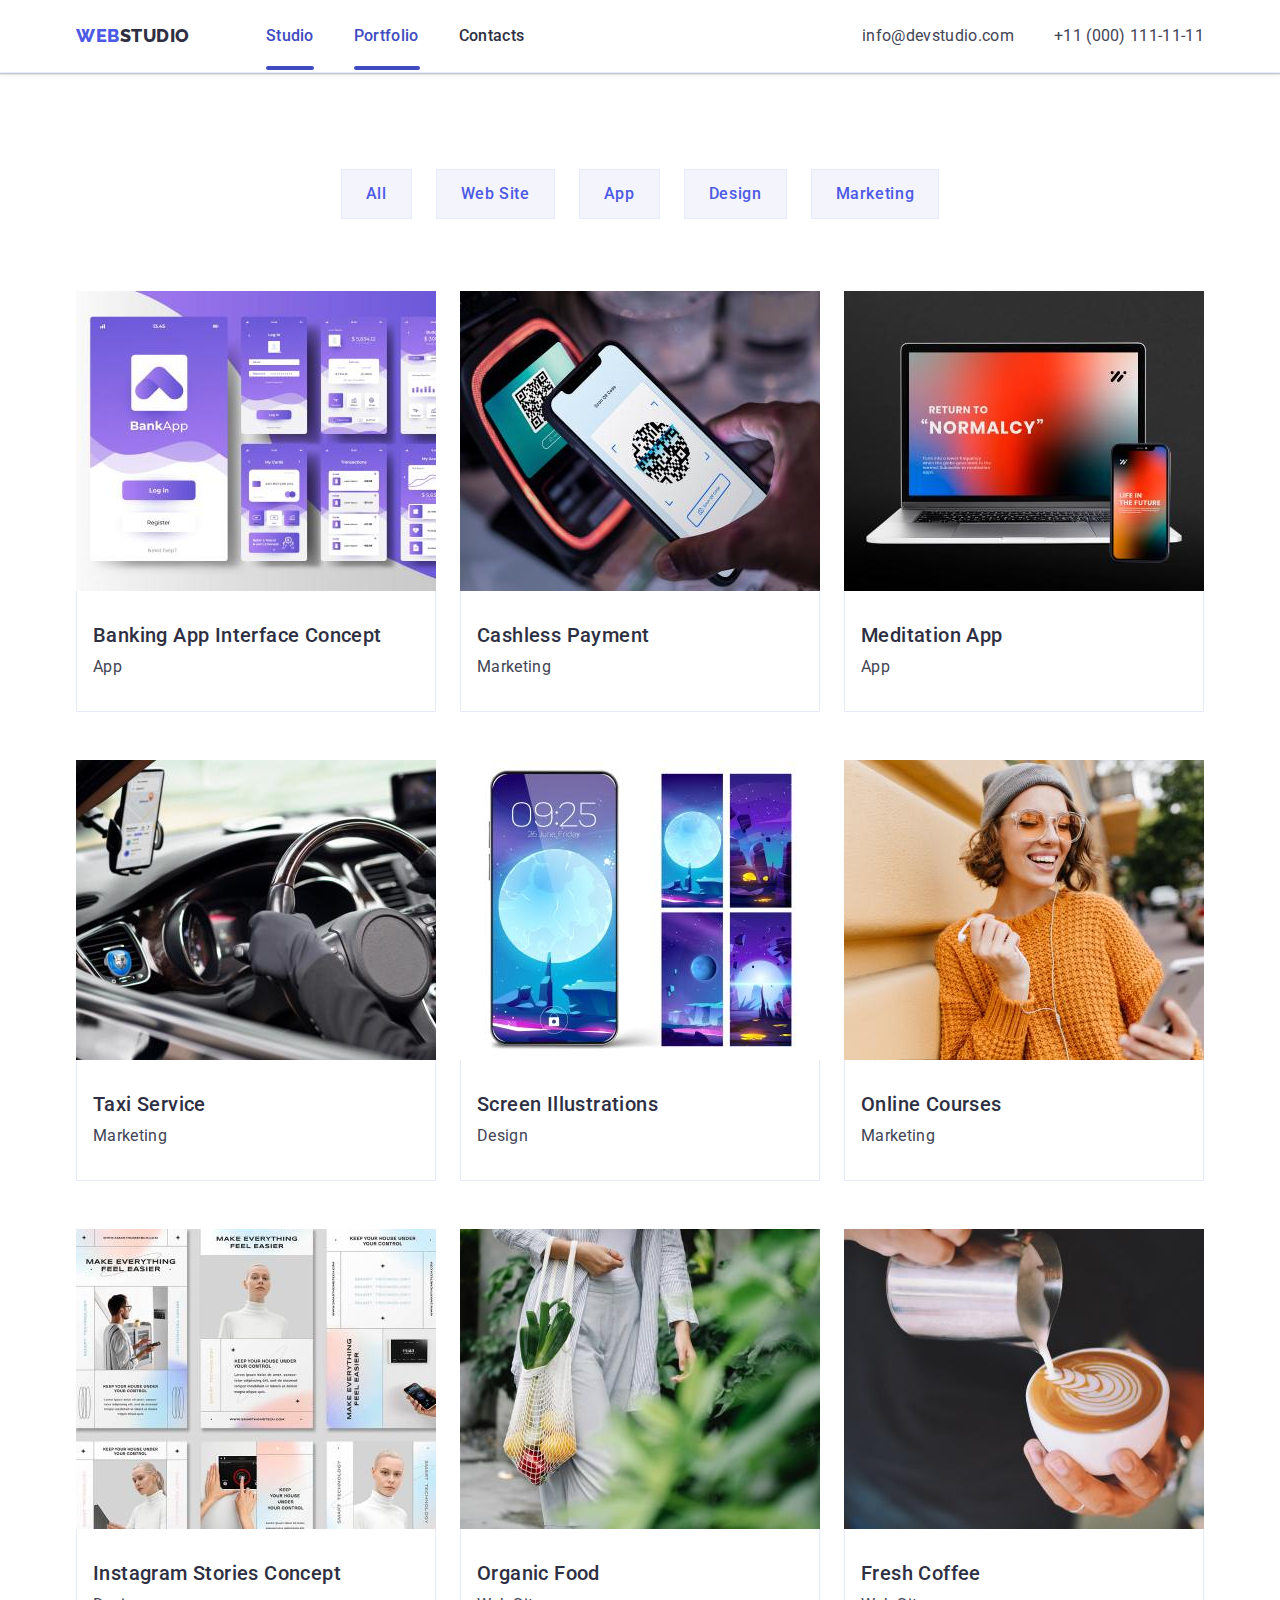
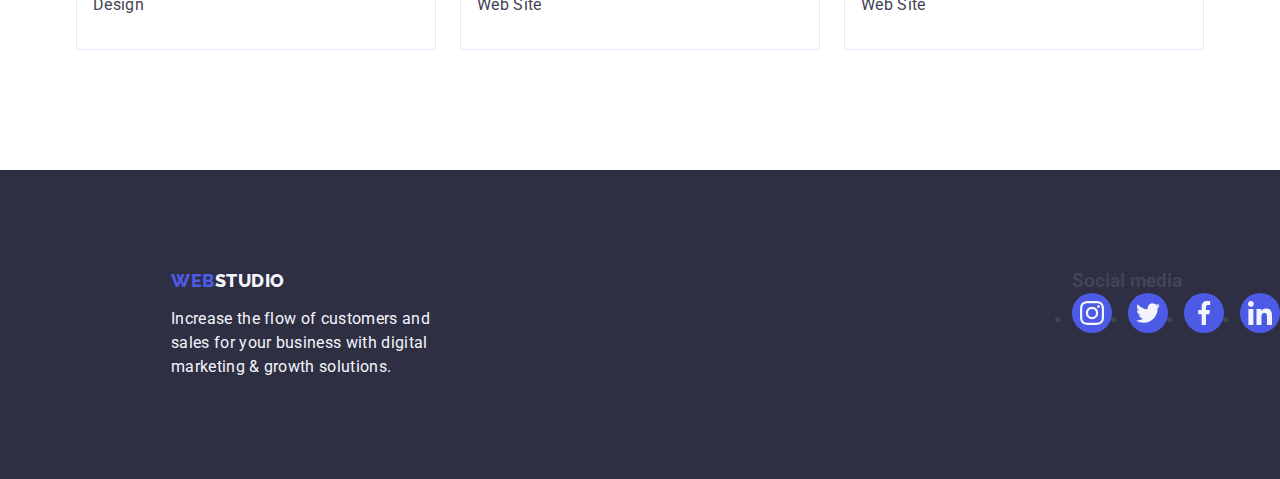
==== commit 0f7794d4: "changes2" ====
--- a/portfolio.html
+++ b/portfolio.html
@@ -27,7 +27,9 @@
           >
           <ul class="menu list">
             <li class="menu-item">
-              <a class="link menu-link" href="./index.html"> Studio</a>
+              <a class="link menu-link link-studio" href="./index.html">
+                Studio</a
+              >
             </li>
             <li class="menu-item">
               <a class="link menu-link link-portfolio" href="./portfolio.html"
@@ -42,9 +44,7 @@
         <address class="contacts">
           <ul class="contacts-list list">
             <li class="contacts-item">
-              <a
-                class="mail contacts-link link"
-                href="mailto:info@devstudio.com"
+              <a class="contacts-link link" href="mailto:info@devstudio.com"
                 >info@devstudio.com</a
               >
             </li>
--- a/css/styles.css
+++ b/css/styles.css
@@ -404,7 +404,7 @@
   border-radius: 4px;
   color: var(--color-light-slate);
   transition: color 250ms cubic-bezier(0.4, 0, 0.2, 1),
-    border-color 250ms cubic-bezier(0.4, 0, 0.2, 1);
+    border 250ms cubic-bezier(0.4, 0, 0.2, 1);
 }
 .customers-icon {
   fill: currentColor;
@@ -498,7 +498,7 @@
   transition: color 250ms cubic-bezier(0.4, 0, 0.2, 1),
     background 250ms cubic-bezier(0.4, 0, 0.2, 1),
     border 250ms cubic-bezier(0.4, 0, 0.2, 1),
-    box-shadow border-radius 250ms cubic-bezier(0.4, 0, 0.2, 1);
+    box-shadow 250ms cubic-bezier(0.4, 0, 0.2, 1);
 }
 .btn-filter:hover,
 .btn-filter:focus {
@@ -606,12 +606,12 @@
   left: 50%;
   transform: translate(-50%, -50%);
   width: 408px;
-  min-height: 584px;
+  min-height: 576px;
   background: var(--color-dairy);
   box-shadow: 0px 1px 1px rgba(0, 0, 0, 0.14), 0px 1px 3px rgba(0, 0, 0, 0.12),
     0px 2px 1px rgba(0, 0, 0, 0.2);
   border-radius: 4px;
-  transition: background 250ms cubic-bezier(0.4, 0, 0.2, 1);
+  transition: transform 250ms cubic-bezier(0.4, 0, 0.2, 1);
 }
 .modal-close-btn {
   position: absolute;
@@ -626,7 +626,8 @@
   padding: 0;
   background: var(--color-cornflower);
   border: 1px solid rgba(0, 0, 0, 0.1);
-  transition: background-color 250ms cubic-bezier(0.4, 0, 0.2, 1);
+  transition: background-color 250ms cubic-bezier(0.4, 0, 0.2, 1),
+    border 250ms cubic-bezier(0.4, 0, 0.2, 1);
 }
 .modal-close-btn:hover,
 .modal-close-btn:focus {
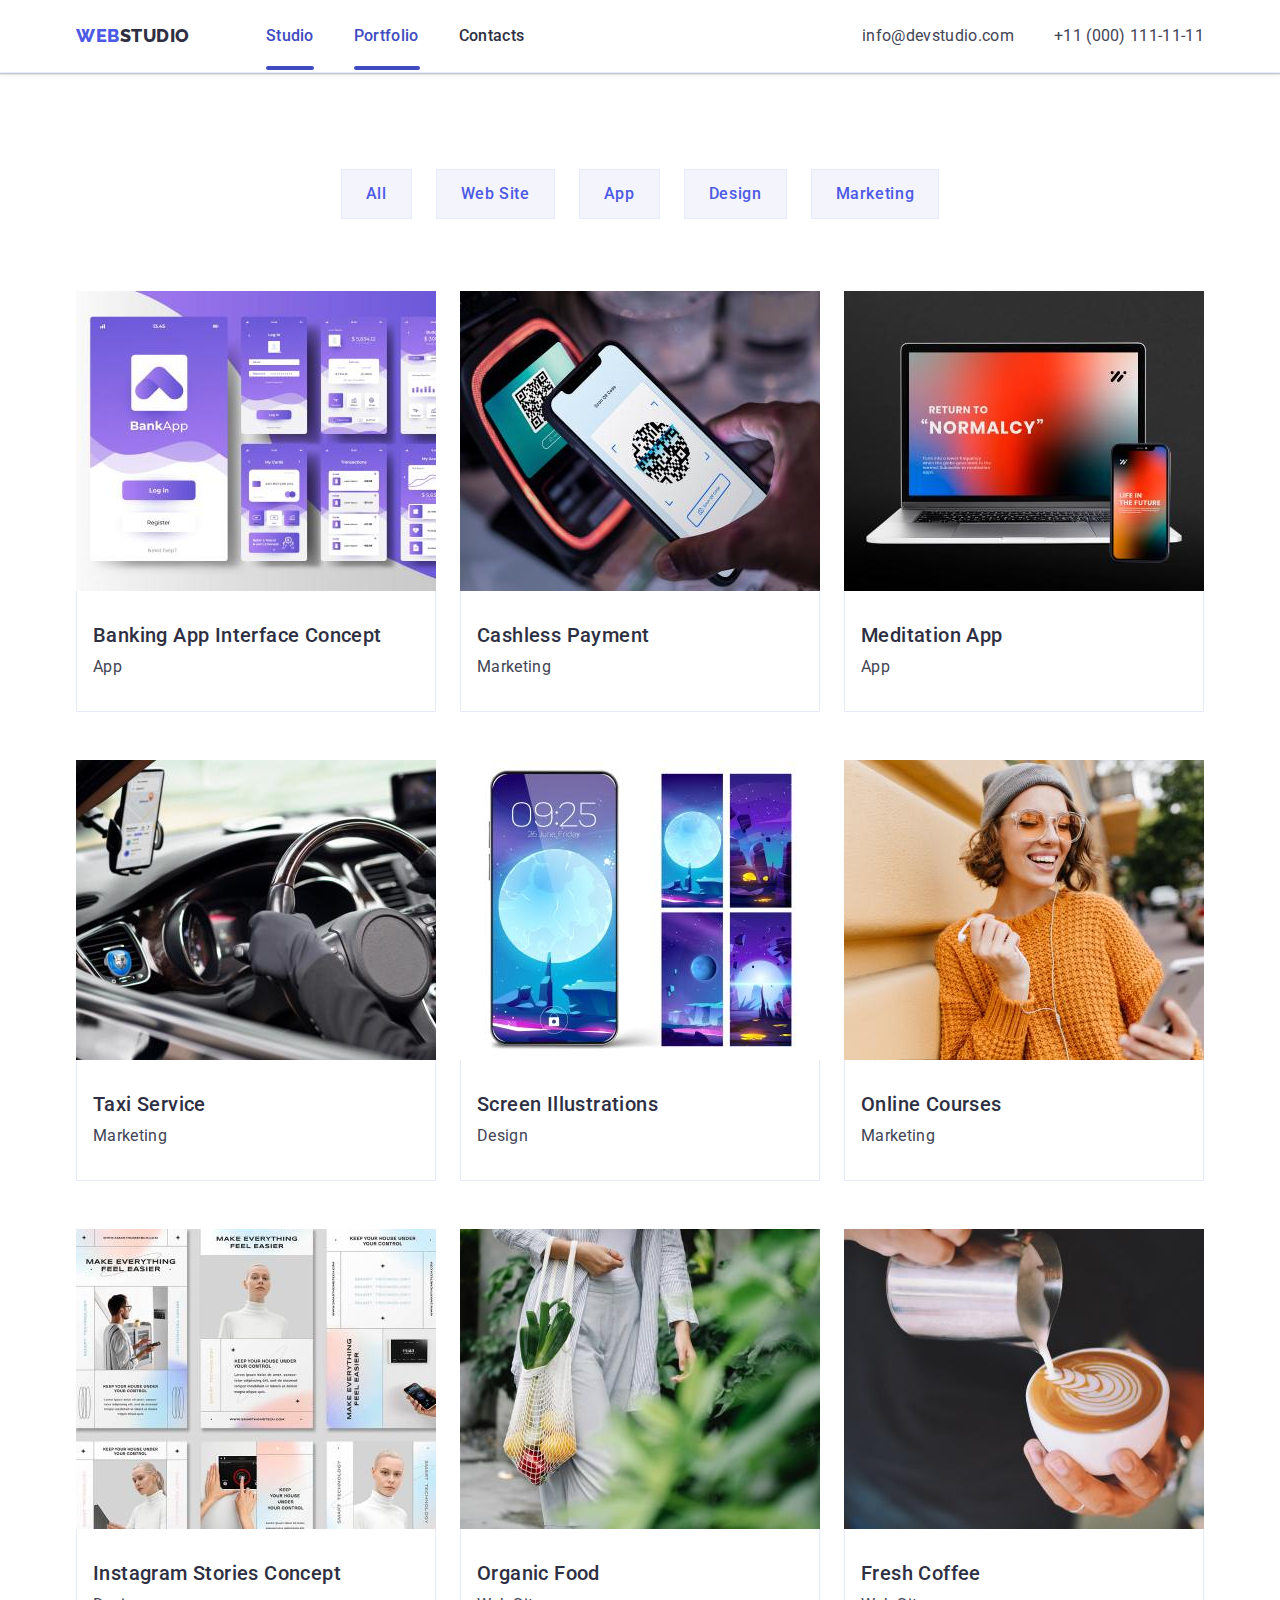
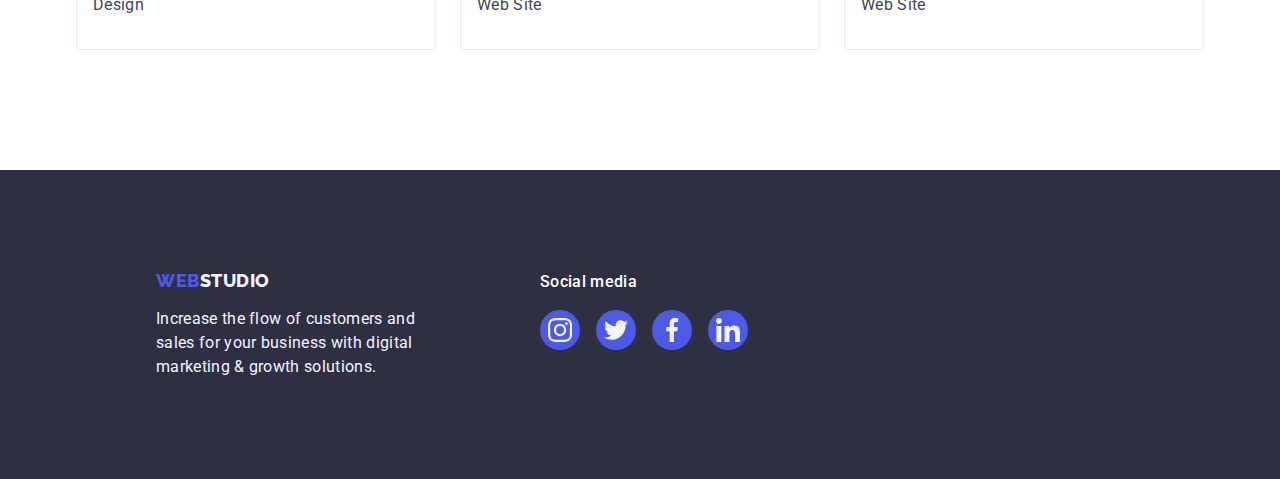
==== commit 91013c70: "hw5finish" ====
--- a/portfolio.html
+++ b/portfolio.html
@@ -287,7 +287,7 @@
     <!-- Footer -->
     <footer class="footer-section">
       <div class="footer-main-container">
-        <div class="footer-container container">
+        <div class="footer-container">
           <a class="logo-link footer-link link" href="./index.html"
             >Web<span class="logo-footer">Studio</span></a
           >
@@ -297,8 +297,8 @@
           </p>
         </div>
         <div class="social-media-conteiner">
-          <h3 class="social-media-title">Social media</h3>
-          <ul class="social-media-list">
+          <p class="social-media-text">Social media</p>
+          <ul class="social-media-list list">
             <li class="social-media-item">
               <a
                 class="social-icons-link socials-link-footer link"
@@ -306,7 +306,7 @@
                 target="_blank"
                 rel="noopener norefferer"
                 aria-label="social icons"
-                ><svg class="social-icons" width="24px" height="24px">
+                ><svg class="social-icons" width="24" height="24">
                   <use href="./images/icons.svg#instagram"></use></svg
               ></a>
             </li>
@@ -317,7 +317,7 @@
                 target="_blank"
                 rel="noopener norefferer"
                 aria-label="social icons"
-                ><svg class="social-icons" width="24px" height="24px">
+                ><svg class="social-icons" width="24" height="24">
                   <use href="./images/icons.svg#twitter"></use></svg
               ></a>
             </li>
@@ -328,7 +328,7 @@
                 target="_blank"
                 rel="noopener norefferer"
                 aria-label="social icons"
-                ><svg class="social-icons" width="24px" height="24px">
+                ><svg class="social-icons" width="24" height="24">
                   <use href="./images/icons.svg#facebook"></use></svg
               ></a>
             </li>
@@ -339,7 +339,7 @@
                 target="_blank"
                 rel="noopener norefferer"
                 aria-label="social icons"
-                ><svg class="social-icons" width="24px" height="24px">
+                ><svg class="social-icons" width="24" height="24">
                   <use href="./images/icons.svg#linkedin"></use></svg
               ></a>
             </li>
--- a/css/styles.css
+++ b/css/styles.css
@@ -403,8 +403,8 @@
   border: 1px solid var(--color-light-slate);
   border-radius: 4px;
   color: var(--color-light-slate);
-  transition: color 250ms cubic-bezier(0.4, 0, 0.2, 1),
-    border 250ms cubic-bezier(0.4, 0, 0.2, 1);
+  transition: border-color 250ms cubic-bezier(0.4, 0, 0.2, 1),
+    color 250ms cubic-bezier(0.4, 0, 0.2, 1);
 }
 .customers-icon {
   fill: currentColor;
@@ -412,7 +412,7 @@
 .customers-section-link:hover,
 .customers-section-link:focus {
   color: var(--color-ocean);
-  border: 1px solid var(--color-ocean);
+  border-color: 1px solid var(--color-ocean);
 }
 
 /*  */
@@ -489,22 +489,21 @@
   font-weight: 500;
   font-size: 16px;
   line-height: 24px;
-  align-items: center;
   text-align: center;
   letter-spacing: 0.04em;
   color: var(--color-iris);
   background-color: var(--color-cloud);
   border: 1px solid var(--color-cornflower);
   transition: color 250ms cubic-bezier(0.4, 0, 0.2, 1),
-    background 250ms cubic-bezier(0.4, 0, 0.2, 1),
-    border 250ms cubic-bezier(0.4, 0, 0.2, 1),
+    background-color 250ms cubic-bezier(0.4, 0, 0.2, 1),
+    border-color 250ms cubic-bezier(0.4, 0, 0.2, 1),
     box-shadow 250ms cubic-bezier(0.4, 0, 0.2, 1);
 }
 .btn-filter:hover,
 .btn-filter:focus {
   color: var(--color-white);
-  background: var(--color-ocean);
-  border: 1px solid transparent;
+  background-color: var(--color-ocean);
+  border-color: transparent;
   box-shadow: 0px 3px 1px rgba(0, 0, 0, 0.1), 0px 2px 1px rgba(0, 0, 0, 0.08),
     0px 2px 2px rgba(0, 0, 0, 0.12);
   border-radius: 4px;
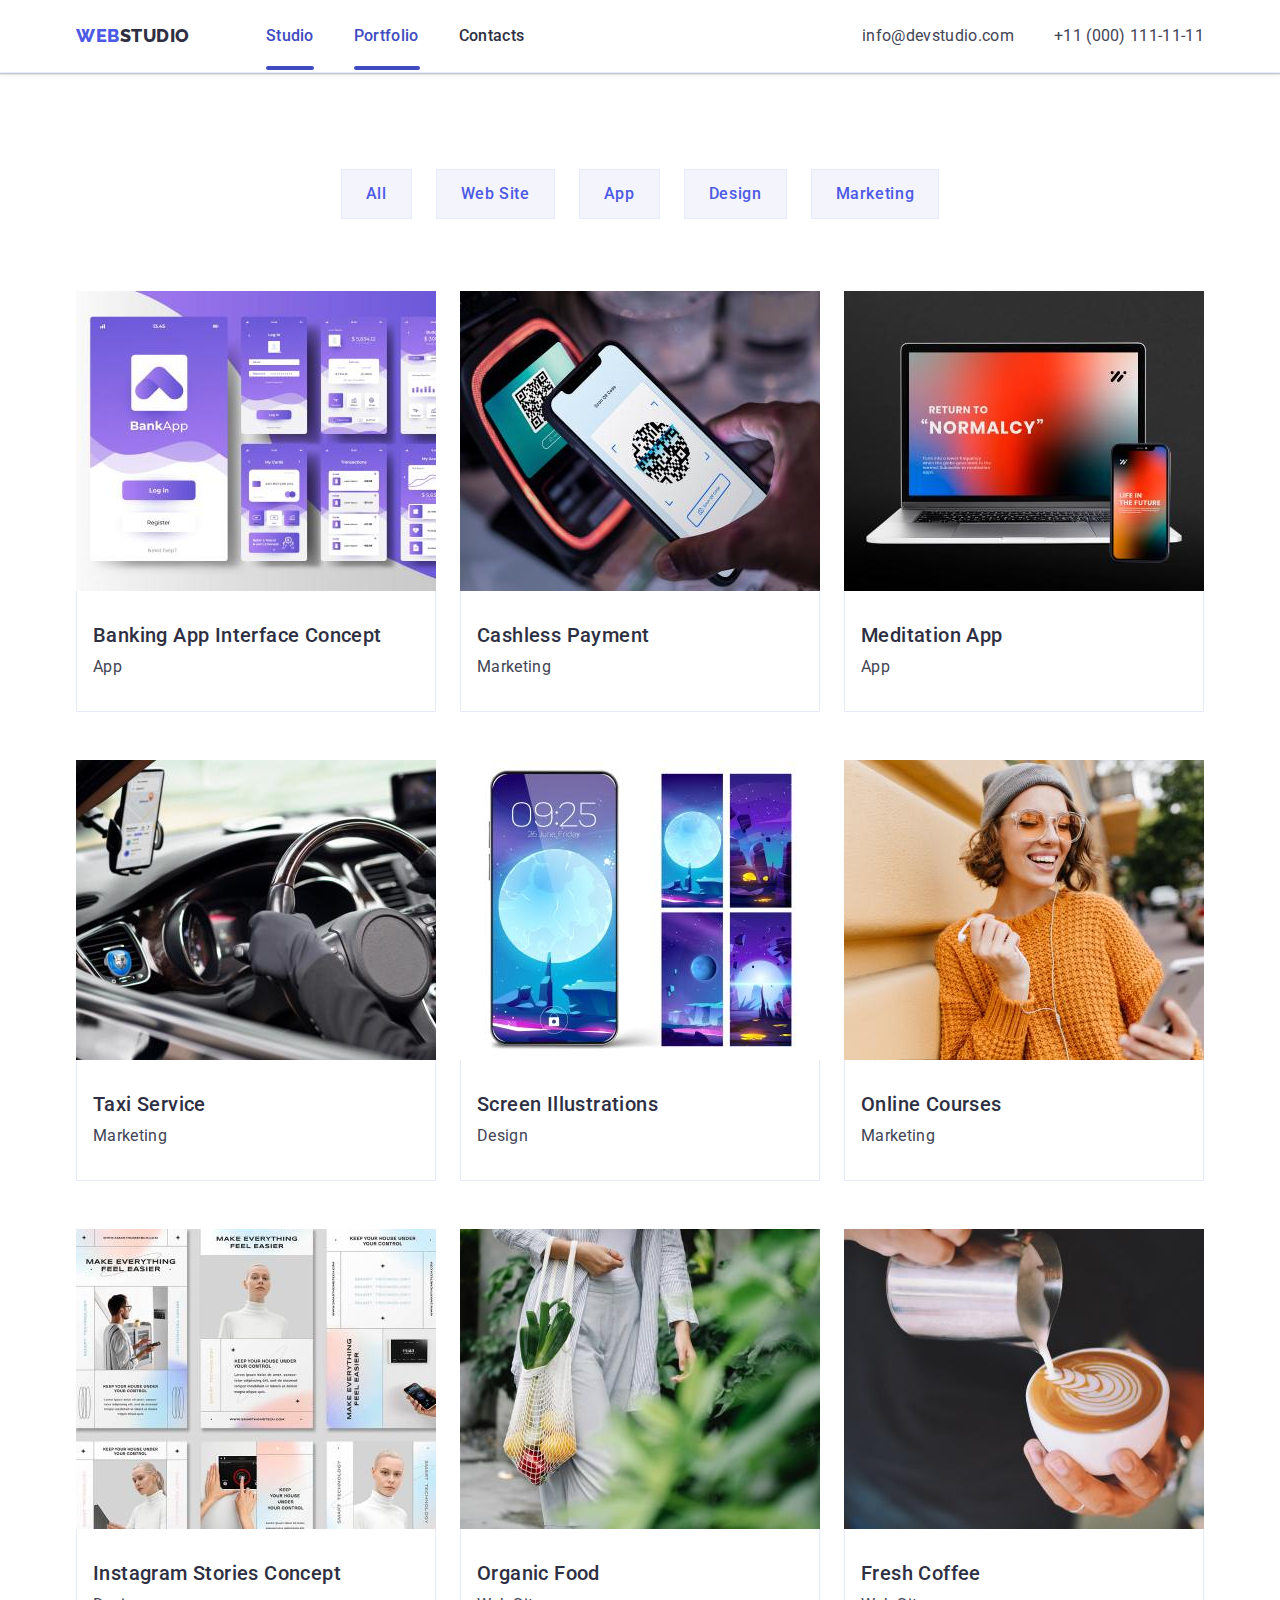
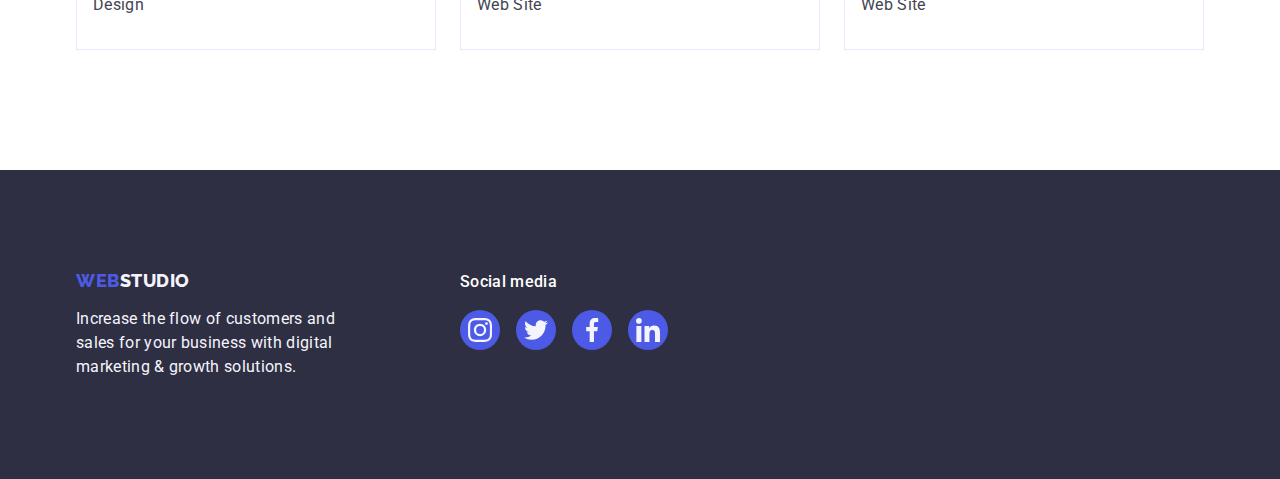
==== commit 92dd2841: "last changes" ====
--- a/portfolio.html
+++ b/portfolio.html
@@ -286,7 +286,7 @@
 
     <!-- Footer -->
     <footer class="footer-section">
-      <div class="footer-main-container">
+      <div class="footer-main-container container">
         <div class="footer-container">
           <a class="logo-link footer-link link" href="./index.html"
             >Web<span class="logo-footer">Studio</span></a
--- a/css/styles.css
+++ b/css/styles.css
@@ -460,8 +460,6 @@
 .footer-main-container {
   display: flex;
   align-items: baseline;
-  justify-content: baseline;
-  margin-left: 156px;
 }
 
 .social-media-text {
